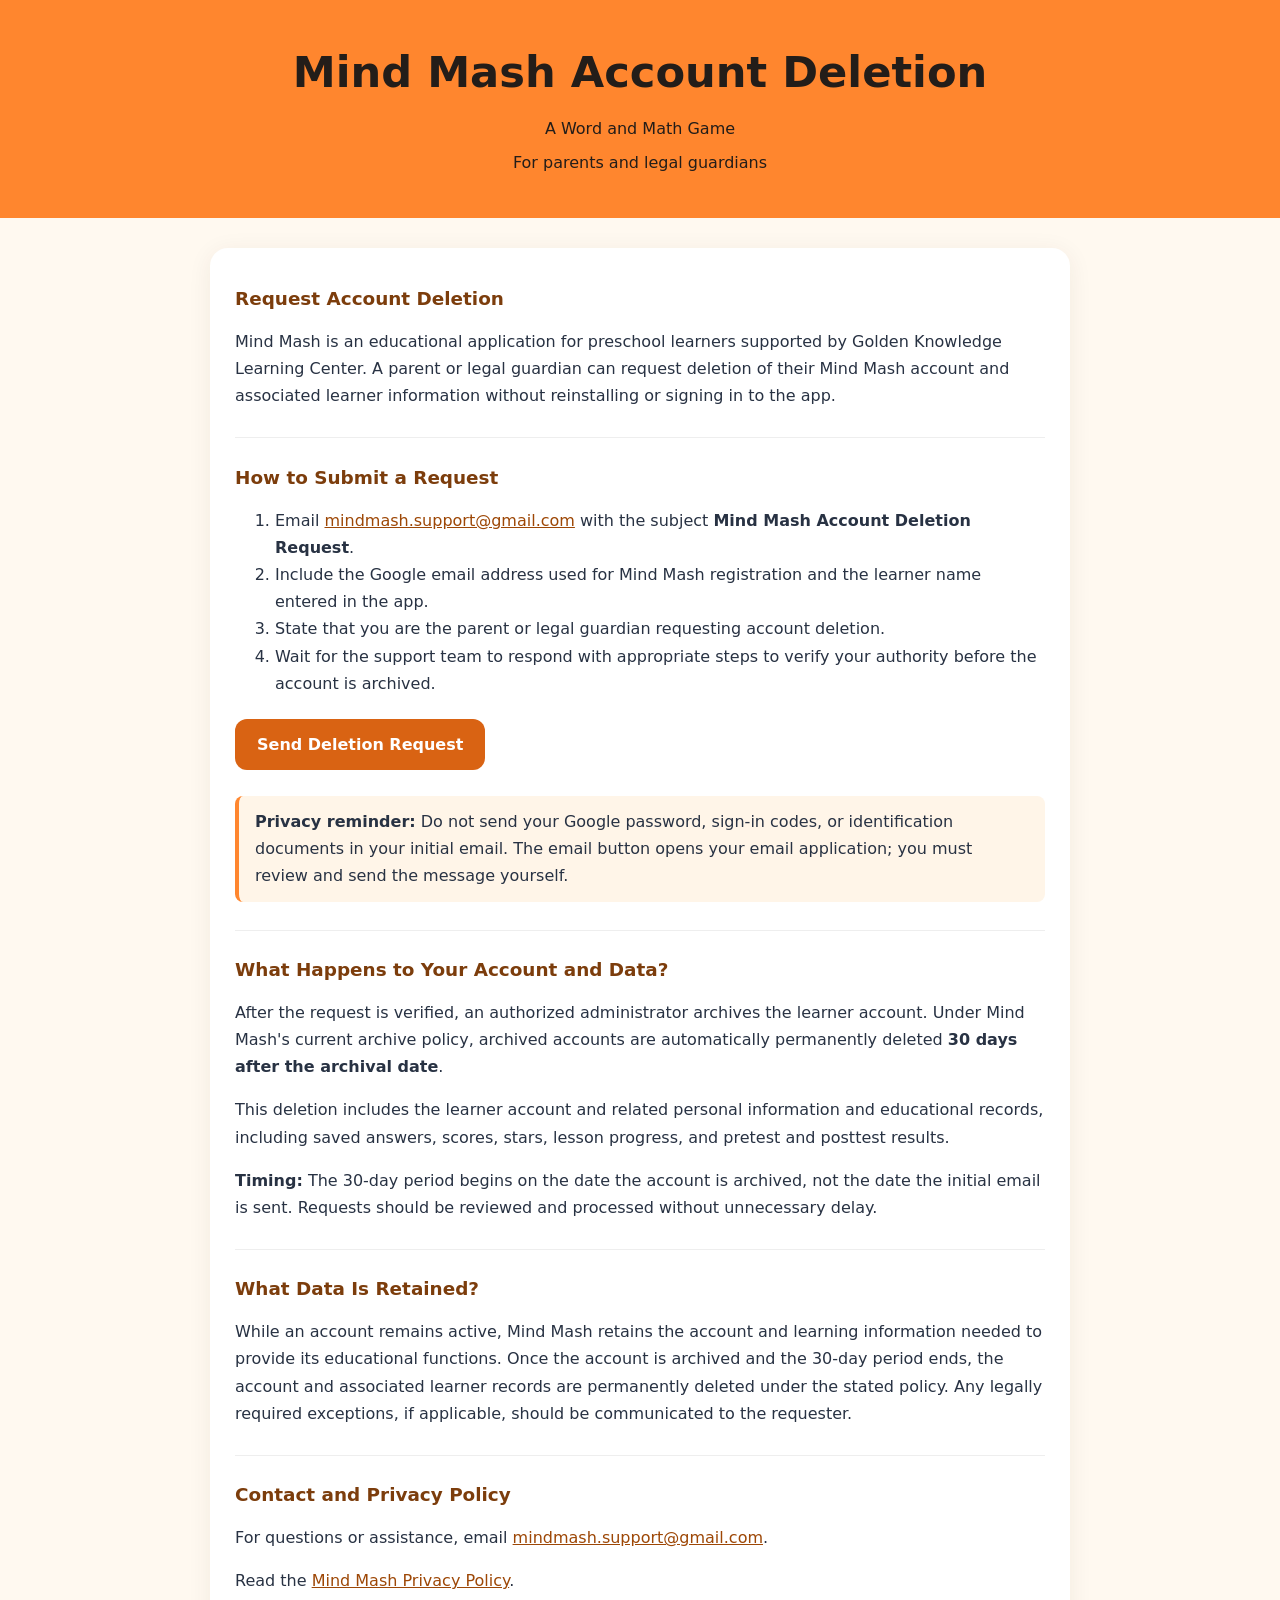
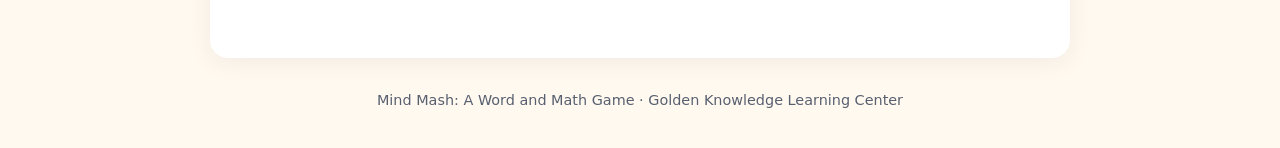
==== delete-account.html @ 0a8f9801 "Add files via upload" ====
<!doctype html>
<html lang="en">
<head>
  <meta charset="utf-8">
  <meta name="viewport" content="width=device-width, initial-scale=1">
  <meta name="color-scheme" content="light">
  <meta name="description" content="Request deletion of a Mind Mash account and associated learner information.">
  <title>Account Deletion | Mind Mash</title>
  <style>
    :root { color-scheme: light; }
    * { box-sizing: border-box; }
    body { margin: 0; background: #fff9f0; color: #283243; font: 16px/1.7 system-ui,-apple-system,Segoe UI,Arial,sans-serif; }
    header { background: #ff862e; color: #231d19; padding: 36px 20px; text-align: center; }
    header h1 { font-size: clamp(1.8rem,5vw,2.7rem); margin: 0; }
    header p { margin: 6px 0; }
    main { max-width: 860px; margin: 30px auto; padding: 12px 25px 36px; background: white; border-radius: 18px; box-shadow: 0 4px 24px #422a1212; }
    section { padding: 12px 0; border-bottom: 1px solid #eee; }
    section:last-child { border: 0; }
    h2 { font-size: 1.15rem; line-height: 1.35; color: #7c3d0c; }
    a { color: #9d4706; overflow-wrap: anywhere; }
    .button { display: inline-block; background: #d96313; color: #fff; font-weight: 700; padding: 12px 22px; border-radius: 12px; text-decoration: none; margin: 6px 0 10px; }
    .button:hover, .button:focus { background: #a94407; }
    .note { background: #fff5e8; border-left: 4px solid #ff862e; padding: 12px 16px; border-radius: 8px; }
    footer { text-align: center; padding: 0 18px 35px; color: #586070; font-size: .9rem; }
    @media(max-width:600px) { main { margin: 0 10px 20px; padding: 8px 18px; border-radius: 12px; } .button { display: block; text-align: center; } }
  </style>
</head>
<body>
<header>
  <h1>Mind Mash Account Deletion</h1>
  <p>A Word and Math Game</p>
  <p>For parents and legal guardians</p>
</header>
<main>
  <section>
    <h2>Request Account Deletion</h2>
    <p>Mind Mash is an educational application for preschool learners supported by Golden Knowledge Learning Center. A parent or legal guardian can request deletion of their Mind Mash account and associated learner information without reinstalling or signing in to the app.</p>
  </section>
  <section>
    <h2>How to Submit a Request</h2>
    <ol>
      <li>Email <a href="mailto:mindmash.support@gmail.com">mindmash.support@gmail.com</a> with the subject <strong>Mind Mash Account Deletion Request</strong>.</li>
      <li>Include the Google email address used for Mind Mash registration and the learner name entered in the app.</li>
      <li>State that you are the parent or legal guardian requesting account deletion.</li>
      <li>Wait for the support team to respond with appropriate steps to verify your authority before the account is archived.</li>
    </ol>
    <a class="button" href="mailto:mindmash.support@gmail.com?subject=Mind%20Mash%20Account%20Deletion%20Request&amp;body=Hello%20Mind%20Mash%20Support%2C%0A%0AI%20am%20the%20parent%20or%20legal%20guardian%20and%20would%20like%20to%20request%20account%20deletion.%0A%0ARegistered%20Google%20email%3A%20%0ALearner%20name%3A%20%0A%0AThank%20you.">Send Deletion Request</a>
    <p class="note"><strong>Privacy reminder:</strong> Do not send your Google password, sign-in codes, or identification documents in your initial email. The email button opens your email application; you must review and send the message yourself.</p>
  </section>
  <section>
    <h2>What Happens to Your Account and Data?</h2>
    <p>After the request is verified, an authorized administrator archives the learner account. Under Mind Mash's current archive policy, archived accounts are automatically permanently deleted <strong>30 days after the archival date</strong>.</p>
    <p>This deletion includes the learner account and related personal information and educational records, including saved answers, scores, stars, lesson progress, and pretest and posttest results.</p>
    <p><strong>Timing:</strong> The 30-day period begins on the date the account is archived, not the date the initial email is sent. Requests should be reviewed and processed without unnecessary delay.</p>
  </section>
  <section>
    <h2>What Data Is Retained?</h2>
    <p>While an account remains active, Mind Mash retains the account and learning information needed to provide its educational functions. Once the account is archived and the 30-day period ends, the account and associated learner records are permanently deleted under the stated policy. Any legally required exceptions, if applicable, should be communicated to the requester.</p>
  </section>
  <section>
    <h2>Contact and Privacy Policy</h2>
    <p>For questions or assistance, email <a href="mailto:mindmash.support@gmail.com">mindmash.support@gmail.com</a>.</p>
    <p>Read the <a href="/privacy-policy.html">Mind Mash Privacy Policy</a>.</p>
  </section>
</main>
<footer>Mind Mash: A Word and Math Game · Golden Knowledge Learning Center</footer>
</body>
</html>
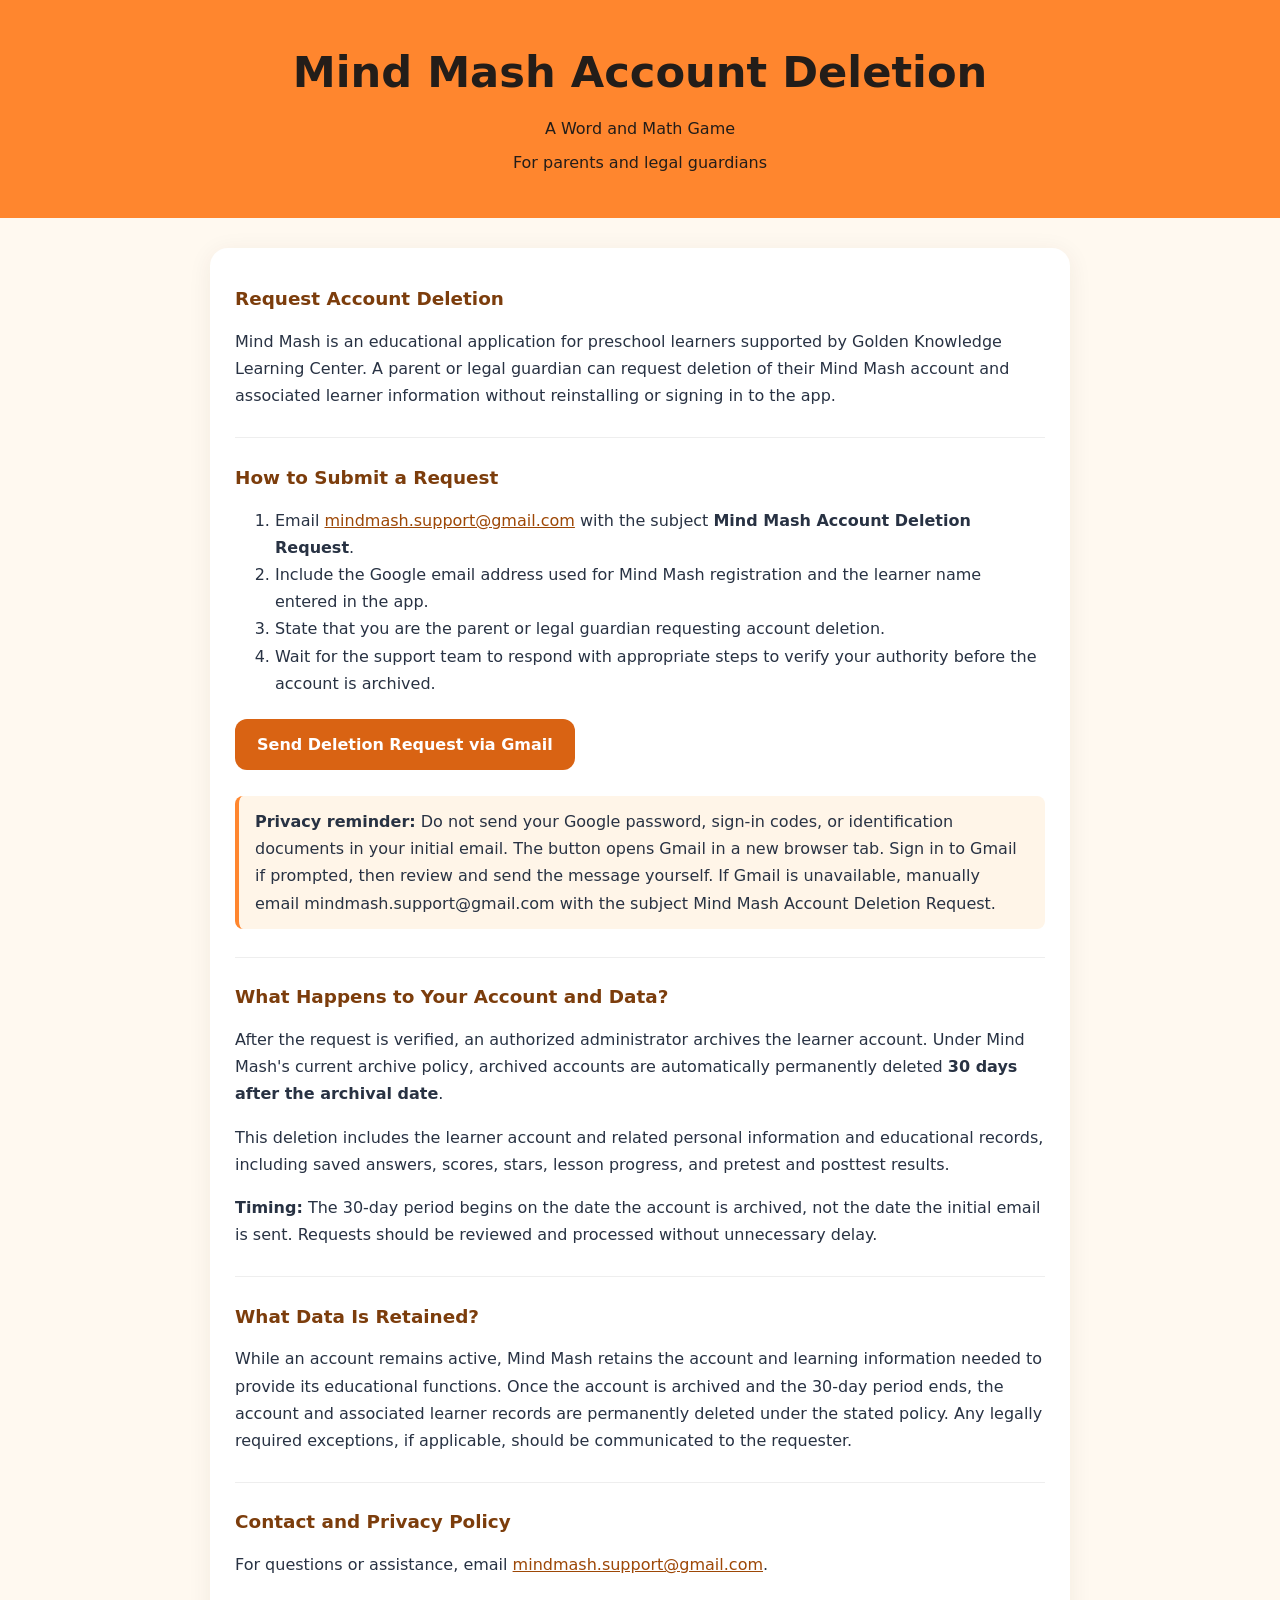
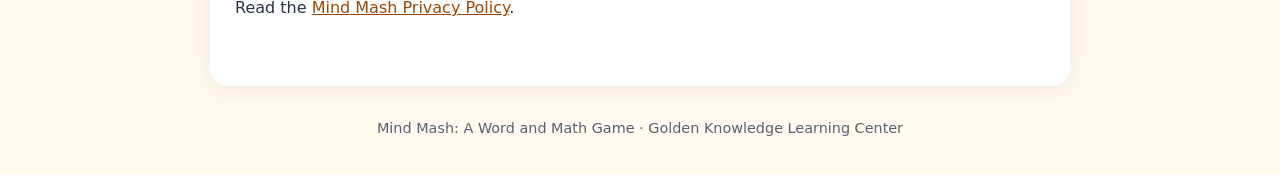
==== commit a1933b6f: "Add files via upload" ====
--- a/delete-account.html
+++ b/delete-account.html
@@ -44,8 +44,8 @@
       <li>State that you are the parent or legal guardian requesting account deletion.</li>
       <li>Wait for the support team to respond with appropriate steps to verify your authority before the account is archived.</li>
     </ol>
-    <a class="button" href="mailto:mindmash.support@gmail.com?subject=Mind%20Mash%20Account%20Deletion%20Request&amp;body=Hello%20Mind%20Mash%20Support%2C%0A%0AI%20am%20the%20parent%20or%20legal%20guardian%20and%20would%20like%20to%20request%20account%20deletion.%0A%0ARegistered%20Google%20email%3A%20%0ALearner%20name%3A%20%0A%0AThank%20you.">Send Deletion Request</a>
-    <p class="note"><strong>Privacy reminder:</strong> Do not send your Google password, sign-in codes, or identification documents in your initial email. The email button opens your email application; you must review and send the message yourself.</p>
+    <a class="button" href="https://mail.google.com/mail/?view=cm&amp;fs=1&amp;to=mindmash.support%40gmail.com&amp;su=Mind+Mash+Account+Deletion+Request&amp;body=Hello+Mind+Mash+Support%2C%0A%0AI+am+the+parent+or+legal+guardian+and+would+like+to+request+account+deletion.%0A%0ARegistered+Google+email%3A+%0ALearner+name%3A+%0A%0AThank+you." target="_blank" rel="noopener noreferrer">Send Deletion Request via Gmail</a>
+    <p class="note"><strong>Privacy reminder:</strong> Do not send your Google password, sign-in codes, or identification documents in your initial email. The button opens Gmail in a new browser tab. Sign in to Gmail if prompted, then review and send the message yourself. If Gmail is unavailable, manually email mindmash.support@gmail.com with the subject Mind Mash Account Deletion Request.</p>
   </section>
   <section>
     <h2>What Happens to Your Account and Data?</h2>
